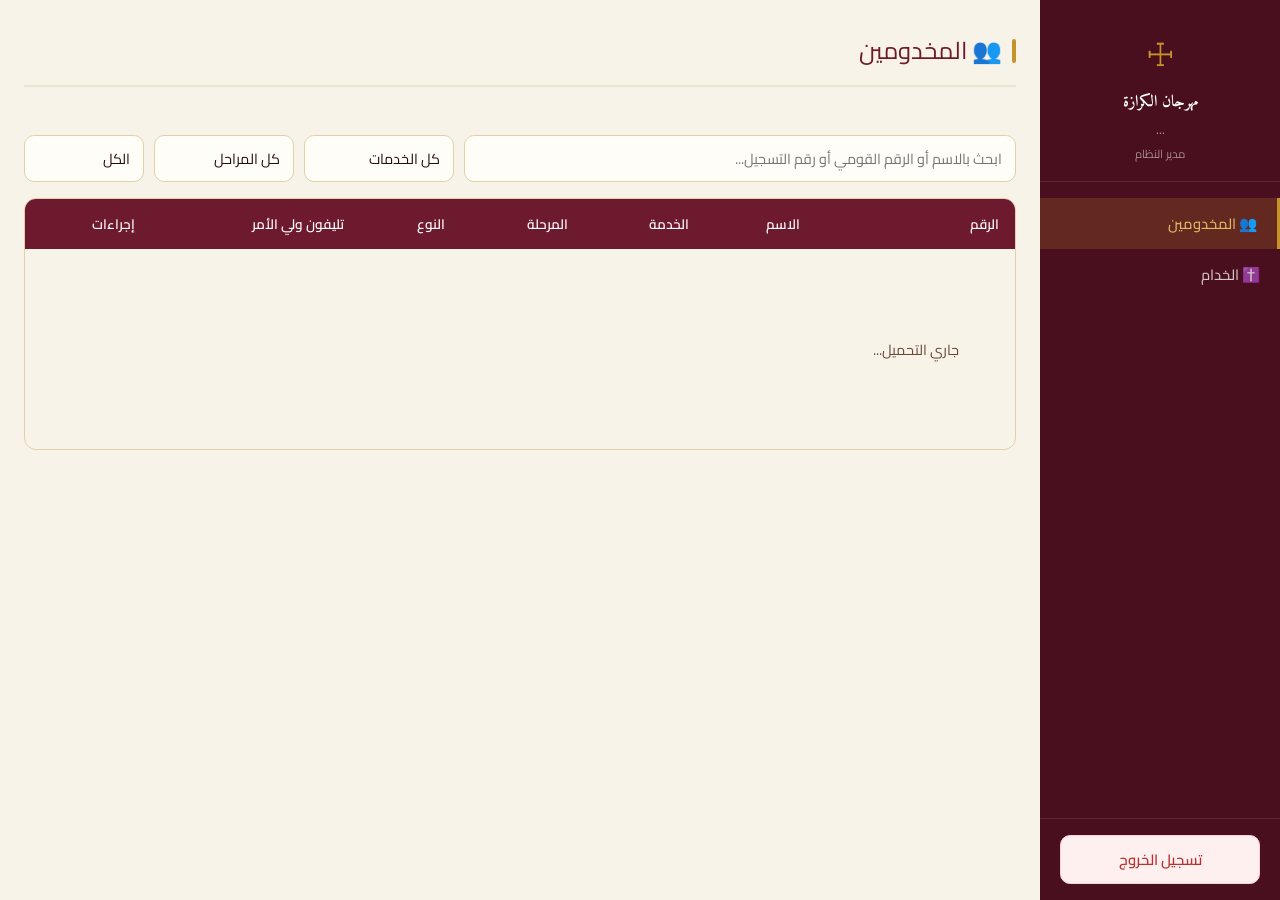
==== admin.html @ 9a4681a6 "Add admin.html for admin dashboard layout" ====
<!DOCTYPE html>
<html lang="ar" dir="rtl">
<head>
  <meta charset="UTF-8">
  <meta name="viewport" content="width=device-width, initial-scale=1.0">
  <title>مهرجان الكرازة — الأدمن</title>
  <link href="https://fonts.googleapis.com/css2?family=Amiri:wght@400;700&family=Cairo:wght@400;500;600;700&display=swap" rel="stylesheet">
  <link rel="stylesheet" href="css/style.css">
</head>
<body>

  <div class="dashboard">

    <!-- ══ SIDEBAR ══ -->
    <aside class="sidebar" id="sidebar">
      <div class="sidebar-header">
        <span class="cross">☩</span>
        <h2>مهرجان الكرازة</h2>
        <p id="adminName">...</p>
        <p style="font-size:0.72rem;color:rgba(255,255,255,0.5);">مدير النظام</p>
      </div>

      <nav class="sidebar-nav">
        <button class="nav-item active" onclick="showTab('students', this)">
          👥 المخدومين
        </button>
        <button class="nav-item" onclick="showTab('servants', this)">
          ✝️ الخدام
        </button>
      </nav>

      <div class="sidebar-footer">
        <button class="btn btn-danger" style="width:100%" onclick="logout()">
          تسجيل الخروج
        </button>
      </div>
    </aside>

    <button class="menu-toggle" onclick="toggleSidebar()">☰</button>

    <!-- ══ MAIN CONTENT ══ -->
    <main class="main-content">

      <!-- ── Students Tab ── -->
      <div id="tab-students" class="screen active">
        <div class="page-title">👥 المخدومين</div>

        <div class="stats-grid" id="statsGrid"></div>

        <div class="toolbar">
          <input class="search-input" id="searchInput"
            placeholder="ابحث بالاسم أو الرقم القومي أو رقم التسجيل..."
            oninput="filterStudents()">
          <select class="search-input" id="filterService"
            style="flex:0;min-width:150px;" onchange="filterStudents()">
            <option value="">كل الخدمات</option>
          </select>
          <select class="search-input" id="filterStage"
            style="flex:0;min-width:140px;" onchange="filterStudents()">
            <option value="">كل المراحل</option>
          </select>
          <select class="search-input" id="filterGender"
            style="flex:0;min-width:120px;" onchange="filterStudents()">
            <option value="">الكل</option>
            <option value="ولد">ولد</option>
            <option value="بنت">بنت</option>
            <option value="حضانة">حضانة</option>
          </select>
        </div>

        <div class="table-wrap">
          <table>
            <thead>
              <tr>
                <th>الرقم</th>
                <th>الاسم</th>
                <th>الخدمة</th>
                <th>المرحلة</th>
                <th>النوع</th>
                <th>تليفون ولي الأمر</th>
                <th>إجراءات</th>
              </tr>
            </thead>
            <tbody id="studentsTableBody">
              <tr><td colspan="7" class="page-loading">جاري التحميل...</td></tr>
            </tbody>
          </table>
        </div>
      </div>

      <!-- ── Servants Tab ── -->
      <div id="tab-servants" class="screen">
        <div class="page-title">✝️ الخدام</div>

        <div style="margin-bottom:16px;">
          <button class="btn btn-gold" onclick="openAddServantModal()">
            + إضافة خادم جديد
          </button>
        </div>

        <div class="table-wrap">
          <table>
            <thead>
              <tr>
                <th>الرقم</th>
                <th>الاسم</th>
                <th>الخدمة</th>
                <th>المراحل</th>
                <th>إجراءات</th>
              </tr>
            </thead>
            <tbody id="servantsTableBody">
              <tr><td colspan="5" class="page-loading">جاري التحميل...</td></tr>
            </tbody>
          </table>
        </div>
      </div>

    </main>
  </div>

  <!-- ══ STUDENT DETAIL MODAL ══ -->
  <div class="modal-overlay" id="studentModal">
    <div class="modal">
      <div class="modal-title" id="modalStudentName">بيانات الطالب</div>

      <!-- Photos -->
      <div style="display:flex;gap:12px;margin-bottom:20px;flex-wrap:wrap;">
        <div style="text-align:center;">
          <img id="modal-photo" src="" alt=""
            style="width:80px;height:80px;border-radius:50%;object-fit:cover;border:2px solid var(--gold);display:none;">
          <div style="font-size:0.72rem;color:var(--text-secondary);margin-top:4px;">صورة شخصية</div>
        </div>
        <div style="text-align:center;">
          <img id="modal-birth" src="" alt=""
            style="width:80px;height:80px;border-radius:8px;object-fit:cover;border:2px solid var(--border);display:none;">
          <div style="font-size:0.72rem;color:var(--text-secondary);margin-top:4px;">شهادة ميلاد</div>
        </div>
      </div>

      <!-- Editable Fields -->
      <div style="display:grid;grid-template-columns:1fr 1fr;gap:10px;margin-bottom:16px;">
        <div class="field">
          <label>الاسم الرباعي</label>
          <input type="text" id="edit-fullName">
        </div>
        <div class="field">
          <label>المرحلة</label>
          <select id="edit-stage"><option value="">—</option></select>
        </div>
        <div class="field">
          <label>الخدمة</label>
          <select id="edit-service"><option value="">—</option></select>
        </div>
        <div class="field">
          <label>النوع</label>
          <select id="edit-gender"><option value="">—</option></select>
        </div>
        <div class="field">
          <label>تاريخ الميلاد</label>
          <input type="date" id="edit-birthDate">
        </div>
        <div class="field">
          <label>الأسرة</label>
          <input type="text" id="edit-family">
        </div>
        <div class="field">
          <label>تليفون ولي الأمر</label>
          <input type="tel" id="edit-parentPhone" dir="ltr" style="text-align:right;">
        </div>
        <div class="field">
          <label>تليفون المخدوم</label>
          <input type="tel" id="edit-studentPhone" dir="ltr" style="text-align:right;">
        </div>
        <div class="field" style="grid-column:span 2;">
          <label>الرقم القومي</label>
          <input type="text" id="edit-nationalId" dir="ltr" style="text-align:right;">
        </div>
      </div>

      <!-- Competitions -->
      <div style="margin-bottom:12px;">
        <label>الروحي</label>
        <div class="checkbox-group" id="edit-holy"></div>
      </div>
      <div style="margin-bottom:16px;">
        <label>الرياضي</label>
        <div class="checkbox-group" id="edit-sport"></div>
      </div>

      <!-- Save edits -->
      <button class="btn btn-primary" id="saveEditBtn" onclick="handleSaveStudent()">
        💾 حفظ التعديلات
      </button>

      <!-- Change Password -->
      <div style="border-top:1px solid var(--cream-dark);padding-top:16px;margin-top:16px;margin-bottom:8px;">
        <div style="font-size:0.82rem;color:var(--text-secondary);margin-bottom:8px;font-weight:600;">
          تغيير كلمة المرور
        </div>
        <div style="display:flex;gap:8px;">
          <input type="password" id="modal-newPassword"
            placeholder="كلمة المرور الجديدة"
            style="flex:1;padding:9px 12px;border:1.5px solid var(--border-light);
                   border-radius:8px;font-family:'Cairo',serif;font-size:0.88rem;outline:none;">
          <button class="btn btn-secondary btn-sm" onclick="handleModalChangePassword()">حفظ</button>
        </div>
      </div>

      <!-- Actions -->
      <div class="modal-actions">
        <button class="btn btn-danger btn-sm" onclick="handleDeleteStudent()">
          🗑️ حذف الحساب
        </button>
        <button class="btn btn-secondary btn-sm" onclick="closeStudentModal()">إغلاق</button>
      </div>
    </div>
  </div>

  <!-- ══ ADD SERVANT MODAL ══ -->
  <div class="modal-overlay" id="servantModal">
    <div class="modal">
      <div class="modal-title">إضافة خادم جديد</div>

      <div class="field">
        <label>الاسم <span class="req">*</span></label>
        <input type="text" id="sv-name" placeholder="اسم الخادم">
        <div class="ferr" id="e-sv-name">هذا الحقل مطلوب</div>
      </div>

      <div class="field">
        <label>كلمة المرور <span class="req">*</span></label>
        <input type="password" id="sv-password" placeholder="6 أحرف على الأقل">
        <div class="ferr" id="e-sv-password">كلمة المرور يجب أن تكون 6 أحرف على الأقل</div>
      </div>

      <div class="field">
        <label>الخدمة <span class="req">*</span></label>
        <select id="sv-service">
          <option value="">— اختر الخدمة —</option>
        </select>
        <div class="ferr" id="e-sv-service">هذا الحقل مطلوب</div>
      </div>

      <div class="field">
        <label>المراحل <span class="req">*</span></label>
        <div class="checkbox-group" id="sv-stages"></div>
        <div class="ferr" id="e-sv-stages">اختر مرحلة واحدة على الأقل</div>
      </div>

      <div class="modal-actions">
        <button class="btn btn-secondary btn-sm" onclick="closeServantModal()">إلغاء</button>
        <button class="btn btn-primary btn-sm" id="addServantBtn" onclick="handleAddServant()">
          إضافة الخادم
        </button>
      </div>
    </div>
  </div>

  <!-- Toast -->
  <div class="toast" id="toast"></div>

  <style>
    .info-item {
      background: var(--cream);
      border-radius: 8px;
      padding: 10px 12px;
    }
    .info-label, label {
      font-size: 0.78rem;
      color: var(--text-secondary);
      margin-bottom: 4px;
      font-weight: 600;
      display: block;
    }
    .info-value {
      font-size: 0.88rem;
      color: var(--text);
      font-weight: 600;
    }
    .modal input, .modal select {
      width: 100%;
      padding: 8px 10px;
      border: 1.5px solid var(--border-light);
      border-radius: 8px;
      font-family: 'Cairo', serif;
      font-size: 0.88rem;
      outline: none;
      direction: rtl;
    }
    .modal input:focus, .modal select:focus {
      border-color: var(--primary);
    }
  </style>

  <script src="js/api.js"></script>
  <script src="js/auth.js"></script>
  <script src="js/admin.js"></script>
</body>
</html>
---- css/style.css ----
/* ══════════════════════════════════════════
   CSS VARIABLES
══════════════════════════════════════════ */
:root {
  --primary:        #6E1A2E;
  --primary-dark:   #4A0F1E;
  --primary-light:  #8B2240;
  --gold:           #C5932A;
  --gold-light:     #DEB865;
  --cream:          #F8F3E8;
  --cream-dark:     #EDE4D0;
  --text:           #231009;
  --text-secondary: #6B4535;
  --border:         #C8A96E;
  --border-light:   #E2D0A8;
  --white:          #FFFDF7;
  --error:          #B83232;
  --success:        #2E7D32;
  --shadow:         rgba(110, 26, 46, 0.12);
  --sidebar-width:  240px;
}

/* ══════════════════════════════════════════
   RESET
══════════════════════════════════════════ */
* { box-sizing: border-box; margin: 0; padding: 0; }

body {
  font-family: 'Cairo', serif;
  background: var(--cream);
  color: var(--text);
  min-height: 100vh;
  direction: rtl;
}

/* ══════════════════════════════════════════
   TYPOGRAPHY
══════════════════════════════════════════ */
h1, h2, h3 { font-family: 'Amiri', serif; color: var(--primary); }

/* ══════════════════════════════════════════
   SCREENS (for single-page sections)
══════════════════════════════════════════ */
.screen { display: none; }
.screen.active { display: block; }

/* ══════════════════════════════════════════
   AUTH PAGES (login / register)
══════════════════════════════════════════ */
.auth-page {
  min-height: 100vh;
  display: flex;
  align-items: center;
  justify-content: center;
  padding: 20px;
  background-image: radial-gradient(ellipse at top, rgba(110,26,46,0.06) 0%, transparent 70%);
}

.auth-card {
  background: var(--white);
  border-radius: 20px;
  border: 1px solid var(--border-light);
  box-shadow: 0 8px 32px var(--shadow);
  padding: 40px 32px;
  width: 100%;
  max-width: 420px;
}

.auth-header {
  text-align: center;
  margin-bottom: 32px;
}

.auth-header .cross {
  font-size: 48px;
  color: var(--gold);
  display: block;
  margin-bottom: 8px;
}

.auth-header h1 {
  font-size: 1.6rem;
  margin-bottom: 4px;
}

.auth-header p {
  color: var(--text-secondary);
  font-size: 0.88rem;
}

.divider {
  width: 60px;
  height: 3px;
  background: linear-gradient(90deg, transparent, var(--gold), transparent);
  margin: 12px auto 0;
  border-radius: 2px;
}

/* ══════════════════════════════════════════
   FORM ELEMENTS
══════════════════════════════════════════ */
.field { margin-bottom: 18px; }

label {
  display: block;
  font-size: 0.88rem;
  font-weight: 600;
  color: var(--text);
  margin-bottom: 6px;
}

.req { color: var(--error); margin-right: 3px; }

input[type="text"],
input[type="tel"],
input[type="date"],
input[type="password"],
select,
textarea {
  width: 100%;
  padding: 11px 13px;
  border: 1.5px solid var(--border-light);
  border-radius: 10px;
  font-family: 'Cairo', serif;
  font-size: 0.93rem;
  color: var(--text);
  background: var(--white);
  transition: border-color 0.2s, box-shadow 0.2s;
  outline: none;
  direction: rtl;
  appearance: none;
}

input:focus, select:focus, textarea:focus {
  border-color: var(--primary);
  box-shadow: 0 0 0 3px rgba(110,26,46,0.08);
}

input.err, select.err { border-color: var(--error); }

.ferr {
  color: var(--error);
  font-size: 0.78rem;
  margin-top: 4px;
  display: none;
}
.ferr.on { display: block; }

/* ══════════════════════════════════════════
   BUTTONS
══════════════════════════════════════════ */
.btn {
  display: inline-flex;
  align-items: center;
  justify-content: center;
  gap: 6px;
  padding: 10px 20px;
  border-radius: 10px;
  font-family: 'Cairo', serif;
  font-size: 0.92rem;
  font-weight: 600;
  cursor: pointer;
  border: none;
  transition: all 0.2s;
}

.btn-primary {
  background: linear-gradient(135deg, var(--primary), var(--primary-dark));
  color: white;
  width: 100%;
  padding: 13px;
  font-size: 1rem;
}

.btn-primary:hover:not(:disabled) {
  transform: translateY(-1px);
  box-shadow: 0 6px 20px rgba(110,26,46,0.35);
}

.btn-secondary {
  background: var(--cream-dark);
  color: var(--text);
  border: 1.5px solid var(--border-light);
}

.btn-secondary:hover { background: var(--border-light); }

.btn-danger {
  background: #FFF0F0;
  color: var(--error);
  border: 1.5px solid #FFCDD2;
}

.btn-danger:hover { background: #FFCDD2; }

.btn-gold {
  background: linear-gradient(135deg, var(--gold), var(--gold-light));
  color: white;
}

.btn:disabled { opacity: 0.6; cursor: not-allowed; }

.btn-sm { padding: 6px 14px; font-size: 0.82rem; border-radius: 8px; }

/* ══════════════════════════════════════════
   DASHBOARD LAYOUT
══════════════════════════════════════════ */
.dashboard {
  display: flex;
  min-height: 100vh;
}

/* Sidebar */
.sidebar {
  width: var(--sidebar-width);
  background: var(--primary-dark);
  color: white;
  display: flex;
  flex-direction: column;
  position: fixed;
  top: 0; right: 0;
  height: 100vh;
  z-index: 100;
  transition: transform 0.3s;
}

.sidebar-header {
  padding: 24px 20px 16px;
  border-bottom: 1px solid rgba(255,255,255,0.1);
  text-align: center;
}

.sidebar-header .cross {
  font-size: 32px;
  color: var(--gold);
  display: block;
  margin-bottom: 4px;
}

.sidebar-header h2 {
  color: white;
  font-size: 1rem;
  font-family: 'Amiri', serif;
}

.sidebar-header p {
  font-size: 0.78rem;
  color: rgba(255,255,255,0.6);
  margin-top: 2px;
}

.sidebar-nav {
  flex: 1;
  padding: 16px 0;
}

.nav-item {
  display: flex;
  align-items: center;
  gap: 10px;
  padding: 12px 20px;
  color: rgba(255,255,255,0.75);
  cursor: pointer;
  transition: all 0.2s;
  font-size: 0.92rem;
  font-weight: 500;
  border: none;
  background: none;
  width: 100%;
  text-align: right;
  font-family: 'Cairo', serif;
}

.nav-item:hover { background: rgba(255,255,255,0.08); color: white; }

.nav-item.active {
  background: rgba(197,147,42,0.2);
  color: var(--gold-light);
  border-right: 3px solid var(--gold);
}

.sidebar-footer {
  padding: 16px 20px;
  border-top: 1px solid rgba(255,255,255,0.1);
}

/* Main content */
.main-content {
  margin-right: var(--sidebar-width);
  flex: 1;
  padding: 28px 24px;
  min-height: 100vh;
}

/* Page title */
.page-title {
  font-size: 1.5rem;
  color: var(--primary);
  margin-bottom: 24px;
  padding-bottom: 12px;
  border-bottom: 2px solid var(--cream-dark);
  display: flex;
  align-items: center;
  gap: 10px;
}

.page-title::before {
  content: '';
  width: 4px;
  height: 24px;
  background: var(--gold);
  border-radius: 2px;
}

/* ══════════════════════════════════════════
   CARDS
══════════════════════════════════════════ */
.card {
  background: var(--white);
  border-radius: 16px;
  border: 1px solid var(--border-light);
  box-shadow: 0 2px 12px var(--shadow);
  padding: 24px;
  margin-bottom: 20px;
}

.card-title {
  font-size: 1.05rem;
  color: var(--primary);
  font-weight: 700;
  margin-bottom: 16px;
  display: flex;
  align-items: center;
  gap: 8px;
}

/* ══════════════════════════════════════════
   STATS CARDS
══════════════════════════════════════════ */
.stats-grid {
  display: grid;
  grid-template-columns: repeat(auto-fit, minmax(160px, 1fr));
  gap: 16px;
  margin-bottom: 24px;
}

.stat-card {
  background: var(--white);
  border-radius: 14px;
  border: 1px solid var(--border-light);
  padding: 20px;
  text-align: center;
  box-shadow: 0 2px 8px var(--shadow);
}

.stat-number {
  font-size: 2rem;
  font-weight: 700;
  color: var(--primary);
  font-family: 'Amiri', serif;
}

.stat-label {
  font-size: 0.82rem;
  color: var(--text-secondary);
  margin-top: 4px;
}

/* ══════════════════════════════════════════
   TABLE
══════════════════════════════════════════ */
.table-wrap {
  overflow-x: auto;
  border-radius: 12px;
  border: 1px solid var(--border-light);
}

table {
  width: 100%;
  border-collapse: collapse;
  font-size: 0.88rem;
}

thead {
  background: var(--primary);
  color: white;
}

thead th {
  padding: 12px 16px;
  text-align: right;
  font-weight: 600;
  font-size: 0.85rem;
  white-space: nowrap;
}

tbody tr {
  border-bottom: 1px solid var(--border-light);
  transition: background 0.15s;
}

tbody tr:hover { background: var(--cream); }
tbody tr:last-child { border-bottom: none; }

tbody td {
  padding: 12px 16px;
  color: var(--text);
  vertical-align: middle;
}

/* ══════════════════════════════════════════
   SEARCH & FILTER BAR
══════════════════════════════════════════ */
.toolbar {
  display: flex;
  gap: 10px;
  margin-bottom: 16px;
  flex-wrap: wrap;
  align-items: center;
}

.search-input {
  flex: 1;
  min-width: 200px;
  padding: 9px 13px;
  border: 1.5px solid var(--border-light);
  border-radius: 10px;
  font-family: 'Cairo', serif;
  font-size: 0.9rem;
  outline: none;
  background: var(--white);
  direction: rtl;
}

.search-input:focus { border-color: var(--primary); }

/* ══════════════════════════════════════════
   BADGE
══════════════════════════════════════════ */
.badge {
  display: inline-block;
  padding: 3px 10px;
  border-radius: 20px;
  font-size: 0.75rem;
  font-weight: 600;
}

.badge-gold    { background: #FFF8E1; color: #B8860B; }
.badge-primary { background: #FBE9EE; color: var(--primary); }
.badge-green   { background: #E8F5E9; color: var(--success); }

/* ══════════════════════════════════════════
   MODAL
══════════════════════════════════════════ */
.modal-overlay {
  display: none;
  position: fixed;
  inset: 0;
  background: rgba(0,0,0,0.45);
  z-index: 200;
  align-items: center;
  justify-content: center;
  padding: 20px;
}

.modal-overlay.open { display: flex; }

.modal {
  background: var(--white);
  border-radius: 20px;
  padding: 32px;
  width: 100%;
  max-width: 500px;
  max-height: 90vh;
  overflow-y: auto;
  box-shadow: 0 20px 60px rgba(0,0,0,0.3);
}

.modal-title {
  font-family: 'Amiri', serif;
  font-size: 1.3rem;
  color: var(--primary);
  margin-bottom: 20px;
  padding-bottom: 10px;
  border-bottom: 2px solid var(--cream-dark);
}

.modal-actions {
  display: flex;
  gap: 10px;
  margin-top: 24px;
  justify-content: flex-end;
}

/* ══════════════════════════════════════════
   CHECKBOX CHIPS
══════════════════════════════════════════ */
.checkbox-group { display: flex; flex-wrap: wrap; gap: 8px; }

.chip { cursor: pointer; display: inline-flex; align-items: center; }
.chip input[type="checkbox"] { display: none; }
.chip span {
  display: inline-block;
  padding: 7px 16px;
  border: 1.5px solid var(--border-light);
  border-radius: 20px;
  font-size: 0.85rem;
  font-weight: 500;
  color: var(--text);
  background: var(--white);
  transition: all 0.2s;
  user-select: none;
}
.chip input:checked + span {
  background: var(--primary);
  color: white;
  border-color: var(--primary);
}

/* ══════════════════════════════════════════
   FILE UPLOAD
══════════════════════════════════════════ */
.file-zone {
  border: 2px dashed var(--border);
  border-radius: 10px;
  padding: 20px;
  text-align: center;
  cursor: pointer;
  background: var(--cream);
  position: relative;
  transition: all 0.2s;
}
.file-zone:hover { border-color: var(--primary); background: rgba(110,26,46,0.03); }
.file-zone input[type="file"] {
  position: absolute; inset: 0; opacity: 0; cursor: pointer; width: 100%; height: 100%;
}
.file-icon { font-size: 1.6rem; margin-bottom: 4px; }
.file-label { font-size: 0.85rem; color: var(--text-secondary); }

.preview { display: none; margin-top: 10px; }
.preview img {
  max-width: 100%; max-height: 180px;
  border-radius: 8px; border: 1px solid var(--border-light); object-fit: cover;
}
.preview.on { display: block; }

.replace-btn {
  display: block; margin: 8px auto 0;
  padding: 5px 16px;
  background: none; border: 1.5px solid var(--primary);
  border-radius: 8px; color: var(--primary);
  font-family: 'Cairo', serif; font-size: 0.8rem; font-weight: 600;
  cursor: pointer; transition: all 0.2s;
}
.replace-btn:hover { background: var(--primary); color: white; }

/* ══════════════════════════════════════════
   TOAST NOTIFICATION
══════════════════════════════════════════ */
.toast {
  position: fixed;
  bottom: 24px;
  left: 50%;
  transform: translateX(-50%) translateY(100px);
  background: var(--primary-dark);
  color: white;
  padding: 12px 24px;
  border-radius: 12px;
  font-size: 0.9rem;
  font-weight: 500;
  z-index: 999;
  transition: transform 0.3s ease;
  box-shadow: 0 4px 20px rgba(0,0,0,0.3);
  white-space: nowrap;
}
.toast.success { background: var(--success); }
.toast.error   { background: var(--error); }
.toast.show    { transform: translateX(-50%) translateY(0); }

/* ══════════════════════════════════════════
   LOADING SPINNER
══════════════════════════════════════════ */
.spinner {
  display: inline-block;
  width: 20px; height: 20px;
  border: 2px solid rgba(255,255,255,0.3);
  border-top-color: white;
  border-radius: 50%;
  animation: spin 0.8s linear infinite;
}
@keyframes spin { to { transform: rotate(360deg); } }

.page-loading {
  display: flex; align-items: center; justify-content: center;
  min-height: 200px; color: var(--text-secondary); font-size: 0.9rem; gap: 10px;
}

/* ══════════════════════════════════════════
   MOBILE
══════════════════════════════════════════ */
@media (max-width: 768px) {
  .sidebar {
    transform: translateX(100%);
  }
  .sidebar.open {
    transform: translateX(0);
  }
  .main-content {
    margin-right: 0;
    padding: 16px;
  }
  .menu-toggle {
    display: flex;
    position: fixed;
    top: 16px; right: 16px;
    z-index: 101;
    background: var(--primary);
    color: white;
    border: none;
    border-radius: 10px;
    padding: 8px 12px;
    font-size: 1.2rem;
    cursor: pointer;
  }
  .stats-grid { grid-template-columns: repeat(2, 1fr); }
}

@media (min-width: 769px) {
  .menu-toggle { display: none; }
}
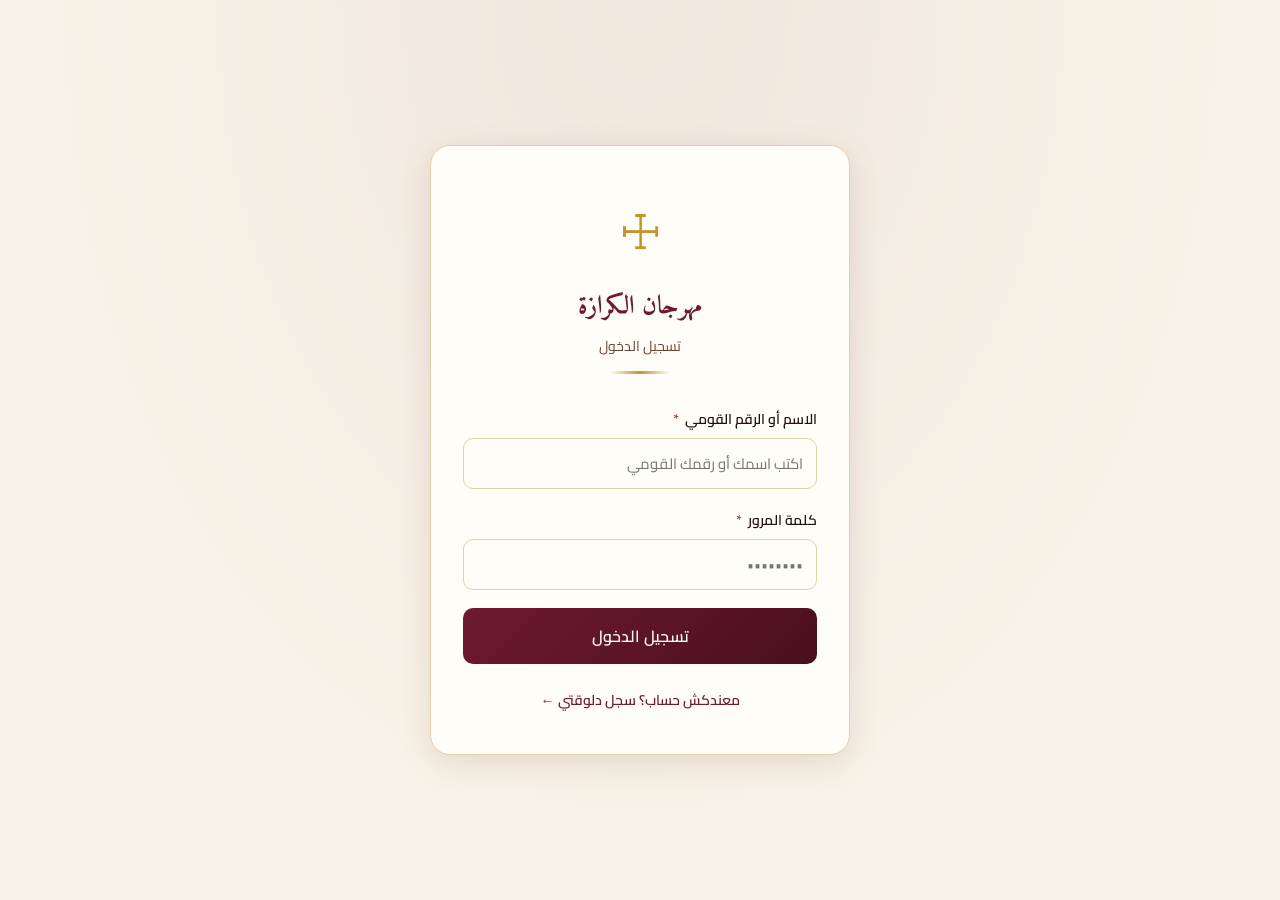
==== commit 37b66210: "Fix HTML encoding issues in admin.html" ====
--- a/admin.html
+++ b/admin.html
@@ -26,6 +26,9 @@
         </button>
         <button class="nav-item" onclick="showTab('servants', this)">
           ✝️ الخدام
+        </button>
+        <button class="nav-item" onclick="showTab('settings', this)">
+          ⚙️ الإعدادات
         </button>
       </nav>
 
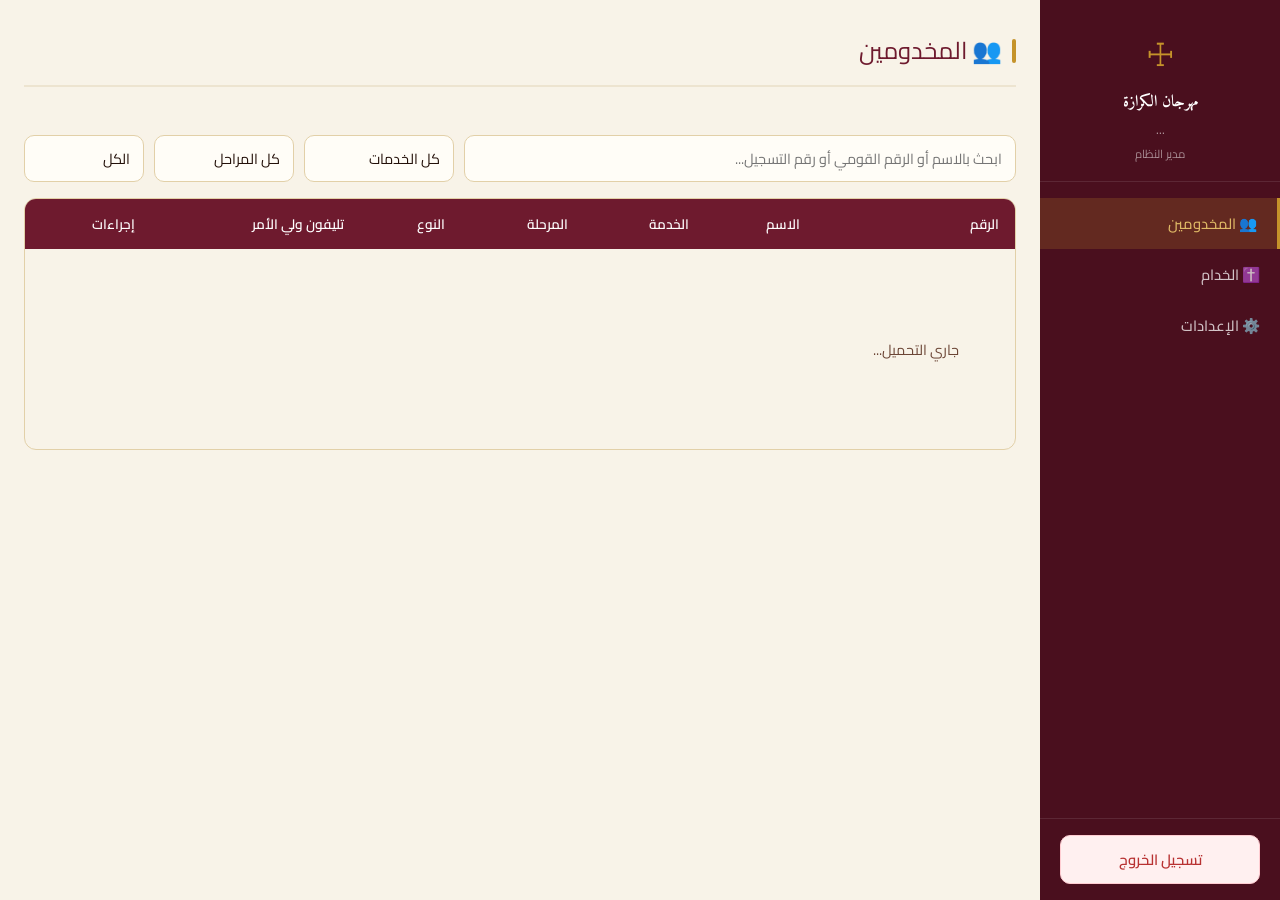
==== commit 3a9e9328: "Update print statement from 'Hello' to 'Goodbye'" ====
--- a/admin.html
+++ b/admin.html
@@ -118,7 +118,95 @@
           </table>
         </div>
       </div>
-
+      <!-- ── Settings Tab ── -->
+      <div id="tab-settings" class="screen">
+        <div class="page-title">⚙️ الإعدادات</div>
+      
+        <!-- Services -->
+        <div class="card" style="margin-bottom:20px;">
+          <div class="card-title">
+            الخدمات
+            <button class="btn btn-gold btn-sm" style="margin-right:auto;"
+              onclick="openAddModal('service')">+ إضافة</button>
+          </div>
+          <div class="table-wrap">
+            <table>
+              <thead>
+                <tr><th>الاسم</th><th>الكود</th><th>إجراءات</th></tr>
+              </thead>
+              <tbody id="settings-service"></tbody>
+            </table>
+          </div>
+        </div>
+      
+        <!-- Stages -->
+        <div class="card" style="margin-bottom:20px;">
+          <div class="card-title">
+            المراحل
+            <button class="btn btn-gold btn-sm" style="margin-right:auto;"
+              onclick="openAddModal('stage')">+ إضافة</button>
+          </div>
+          <div class="table-wrap">
+            <table>
+              <thead>
+                <tr><th>الاسم</th><th>الكود</th><th>إجراءات</th></tr>
+              </thead>
+              <tbody id="settings-stage"></tbody>
+            </table>
+          </div>
+        </div>
+      
+        <!-- Gender -->
+        <div class="card">
+          <div class="card-title">
+            النوع
+            <button class="btn btn-gold btn-sm" style="margin-right:auto;"
+              onclick="openAddModal('gender')">+ إضافة</button>
+          </div>
+          <div class="table-wrap">
+            <table>
+              <thead>
+                <tr><th>الاسم</th><th>الكود</th><th>إجراءات</th></tr>
+              </thead>
+              <tbody id="settings-gender"></tbody>
+            </table>
+          </div>
+        </div>
+        <!-- Holy -->
+        <div class="card" style="margin-bottom:20px;">
+          <div class="card-title">
+            الروحي
+            <button class="btn btn-gold btn-sm" style="margin-right:auto;"
+              onclick="openAddModal('holy')">+ إضافة</button>
+          </div>
+          <div class="table-wrap">
+            <table>
+              <thead>
+                <tr><th>الاسم</th><th>الكود</th><th>إجراءات</th></tr>
+              </thead>
+              <tbody id="settings-holy"></tbody>
+            </table>
+          </div>
+        </div>
+        
+        <!-- Sport -->
+        <div class="card">
+          <div class="card-title">
+            الرياضي
+            <button class="btn btn-gold btn-sm" style="margin-right:auto;"
+              onclick="openAddModal('sport')">+ إضافة</button>
+          </div>
+          <div class="table-wrap">
+            <table>
+              <thead>
+                <tr><th>الاسم</th><th>الكود</th><th>إجراءات</th></tr>
+              </thead>
+              <tbody id="settings-sport"></tbody>
+            </table>
+          </div>
+        </div>
+      
+      </div>
     </main>
   </div>
 
@@ -256,6 +344,32 @@
         <button class="btn btn-primary btn-sm" id="addServantBtn" onclick="handleAddServant()">
           إضافة الخادم
         </button>
+      </div>
+    </div>
+  </div>
+
+  <!-- ══ ADD / EDIT SETTING MODAL ══ -->
+  <div class="modal-overlay" id="settingModal">
+    <div class="modal" style="max-width:360px;">
+      <div class="modal-title" id="settingModalTitle">إضافة</div>
+  
+      <div class="field">
+        <label>الاسم بالعربي <span class="req">*</span></label>
+        <input type="text" id="setting-name" placeholder="مثال: أبو سيفين">
+        <div class="ferr" id="e-setting-name">هذا الحقل مطلوب</div>
+      </div>
+  
+      <div class="field">
+        <label>الكود <span class="req">*</span></label>
+        <input type="text" id="setting-code" placeholder="مثال: A"
+          maxlength="3" dir="ltr" style="text-align:right;">
+        <div class="ferr" id="e-setting-code">هذا الحقل مطلوب</div>
+      </div>
+  
+      <div class="modal-actions">
+        <button class="btn btn-secondary btn-sm" onclick="closeSettingModal()">إلغاء</button>
+        <button class="btn btn-primary btn-sm" id="settingModalBtn"
+          onclick="handleSaveSetting()">حفظ</button>
       </div>
     </div>
   </div>
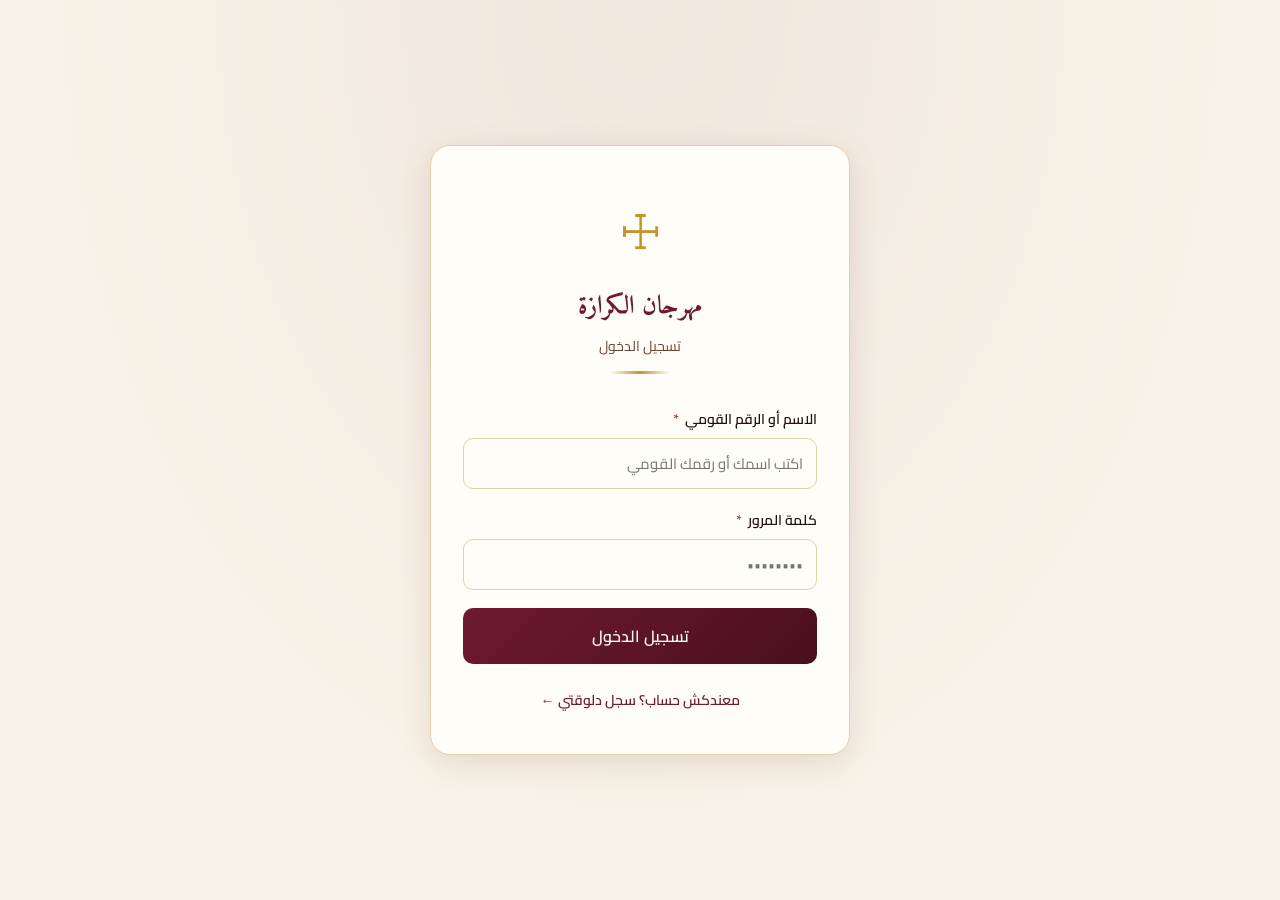
==== commit d375714f: "Update fmt.Println message from 'Hello' to 'Goodbye'" ====
--- a/admin.html
+++ b/admin.html
@@ -46,7 +46,10 @@
 
       <!-- ── Students Tab ── -->
       <div id="tab-students" class="screen active">
-        <div class="page-title">👥 المخدومين</div>
+        <div style="display:flex;justify-content:space-between;align-items:center;margin-bottom:20px;">
+          <div class="page-title" style="margin-bottom:0;">👥 المخدومين</div>
+          <button class="btn btn-gold" onclick="openAddStudentModal()">+ إضافة طالب</button>
+        </div>
 
         <div class="stats-grid" id="statsGrid"></div>
 
@@ -370,6 +373,150 @@
         <button class="btn btn-secondary btn-sm" onclick="closeSettingModal()">إلغاء</button>
         <button class="btn btn-primary btn-sm" id="settingModalBtn"
           onclick="handleSaveSetting()">حفظ</button>
+      </div>
+    </div>
+  </div>
+
+  <!-- ══ ADD STUDENT MODAL ══ -->
+  <div class="modal-overlay" id="addStudentModal">
+    <div class="modal" style="max-width:640px;">
+      <div class="modal-title">إضافة طالب جديد</div>
+  
+      <div style="display:grid;grid-template-columns:1fr 1fr;gap:10px;margin-bottom:12px;">
+  
+        <div class="field">
+          <label>الاسم الرباعي <span class="req">*</span></label>
+          <input type="text" id="add-fullName" placeholder="الاسم الأول والثاني والثالث والرابع">
+          <div class="ferr" id="e-add-fullName">يرجى كتابة الاسم الرباعي (٤ أسماء)</div>
+        </div>
+  
+        <div class="field">
+          <label>المرحلة <span class="req">*</span></label>
+          <select id="add-stage">
+            <option value="">— اختر —</option>
+          </select>
+          <div class="ferr" id="e-add-stage">هذا الحقل مطلوب</div>
+        </div>
+  
+        <div class="field" id="add-serviceField">
+          <label>الخدمة <span class="req">*</span></label>
+          <select id="add-service">
+            <option value="">— اختر —</option>
+          </select>
+          <div class="ferr" id="e-add-service">هذا الحقل مطلوب</div>
+        </div>
+  
+        <div class="field">
+          <label>النوع <span class="req">*</span></label>
+          <select id="add-gender">
+            <option value="">— اختر —</option>
+          </select>
+          <div class="ferr" id="e-add-gender">هذا الحقل مطلوب</div>
+        </div>
+  
+        <div class="field">
+          <label>تاريخ الميلاد <span class="req">*</span></label>
+          <input type="date" id="add-birthDate">
+          <div class="ferr" id="e-add-birthDate">هذا الحقل مطلوب</div>
+        </div>
+  
+        <div class="field">
+          <label>الأسرة</label>
+          <input type="text" id="add-family" placeholder="اسم الأسرة">
+        </div>
+  
+        <div class="field">
+          <label>الرقم القومي <span class="req">*</span></label>
+          <input type="text" id="add-nationalId" placeholder="14 رقم" maxlength="14" dir="ltr" style="text-align:right;">
+          <div class="ferr" id="e-add-nationalId">رقم قومي غير صحيح (14 رقم)</div>
+        </div>
+  
+        <div class="field" id="add-ownerField" style="display:none;">
+          <label>الرقم القومي بتاع <span class="req">*</span></label>
+          <select id="add-nationalIdOwner">
+            <option value="">— اختر —</option>
+            <option value="father">الأب</option>
+            <option value="mother">الأم</option>
+          </select>
+          <div class="ferr" id="e-add-nationalIdOwner">هذا الحقل مطلوب</div>
+        </div>
+  
+        <div class="field">
+          <label>تليفون ولي الأمر <span class="req">*</span></label>
+          <input type="tel" id="add-parentPhone" placeholder="01xxxxxxxxx" maxlength="11" dir="ltr" style="text-align:right;">
+          <div class="ferr" id="e-add-parentPhone">رقم غير صحيح</div>
+        </div>
+  
+        <div class="field">
+          <label>تليفون المخدوم</label>
+          <input type="tel" id="add-studentPhone" placeholder="01xxxxxxxxx" maxlength="11" dir="ltr" style="text-align:right;">
+          <div class="ferr" id="e-add-studentPhone">رقم غير صحيح</div>
+        </div>
+  
+        <div class="field">
+          <label>كلمة المرور <span class="req">*</span></label>
+          <input type="password" id="add-password" placeholder="6 أحرف على الأقل">
+          <div class="ferr" id="e-add-password">6 أحرف على الأقل</div>
+        </div>
+  
+        <div class="field">
+          <label>تأكيد كلمة المرور <span class="req">*</span></label>
+          <input type="password" id="add-confirmPassword" placeholder="أعد كتابة كلمة المرور">
+          <div class="ferr" id="e-add-confirmPassword">كلمتا المرور غير متطابقتين</div>
+        </div>
+  
+      </div>
+  
+      <!-- Photos -->
+      <div style="display:grid;grid-template-columns:1fr 1fr;gap:10px;margin-bottom:12px;">
+        <div class="field">
+          <label>صورة شهادة الميلاد <span class="req">*</span></label>
+          <div class="file-zone" id="add-zone-birth">
+            <input type="file" accept="image/*" onchange="handleAddFile(this,'birth')">
+            <div class="file-icon">🪪</div>
+            <div class="file-label">اضغط للرفع</div>
+          </div>
+          <div class="preview" id="add-prev-birth">
+            <img id="add-img-birth" src="" alt="">
+            <button type="button" class="replace-btn" onclick="replaceAddImage('birth')">تغيير</button>
+          </div>
+          <div class="ferr" id="e-add-birth">هذا الحقل مطلوب</div>
+        </div>
+  
+        <div class="field">
+          <label>الصورة الشخصية <span class="req">*</span></label>
+          <div class="file-zone" id="add-zone-photo">
+            <input type="file" accept="image/*" onchange="handleAddFile(this,'photo')">
+            <div class="file-icon">📷</div>
+            <div class="file-label">اضغط للرفع</div>
+          </div>
+          <div class="preview" id="add-prev-photo">
+            <img id="add-img-photo" src="" alt="">
+            <button type="button" class="replace-btn" onclick="replaceAddImage('photo')">تغيير</button>
+          </div>
+          <div class="ferr" id="e-add-photo">هذا الحقل مطلوب</div>
+        </div>
+      </div>
+  
+      <!-- Competitions -->
+      <div style="display:grid;grid-template-columns:1fr 1fr;gap:10px;margin-bottom:16px;">
+        <div class="field">
+          <label>الروحي <span class="req">*</span></label>
+          <div class="checkbox-group" id="add-holy"></div>
+          <div class="ferr" id="e-add-holy">اختر واحدة على الأقل</div>
+        </div>
+        <div class="field">
+          <label>الرياضي <span class="req">*</span></label>
+          <div class="checkbox-group" id="add-sport"></div>
+          <div class="ferr" id="e-add-sport">اختر واحدة على الأقل</div>
+        </div>
+      </div>
+  
+      <div class="modal-actions">
+        <button class="btn btn-secondary btn-sm" onclick="closeAddStudentModal()">إلغاء</button>
+        <button class="btn btn-primary btn-sm" id="addStudentBtn" onclick="handleAddStudent()">
+          إضافة الطالب ☩
+        </button>
       </div>
     </div>
   </div>
